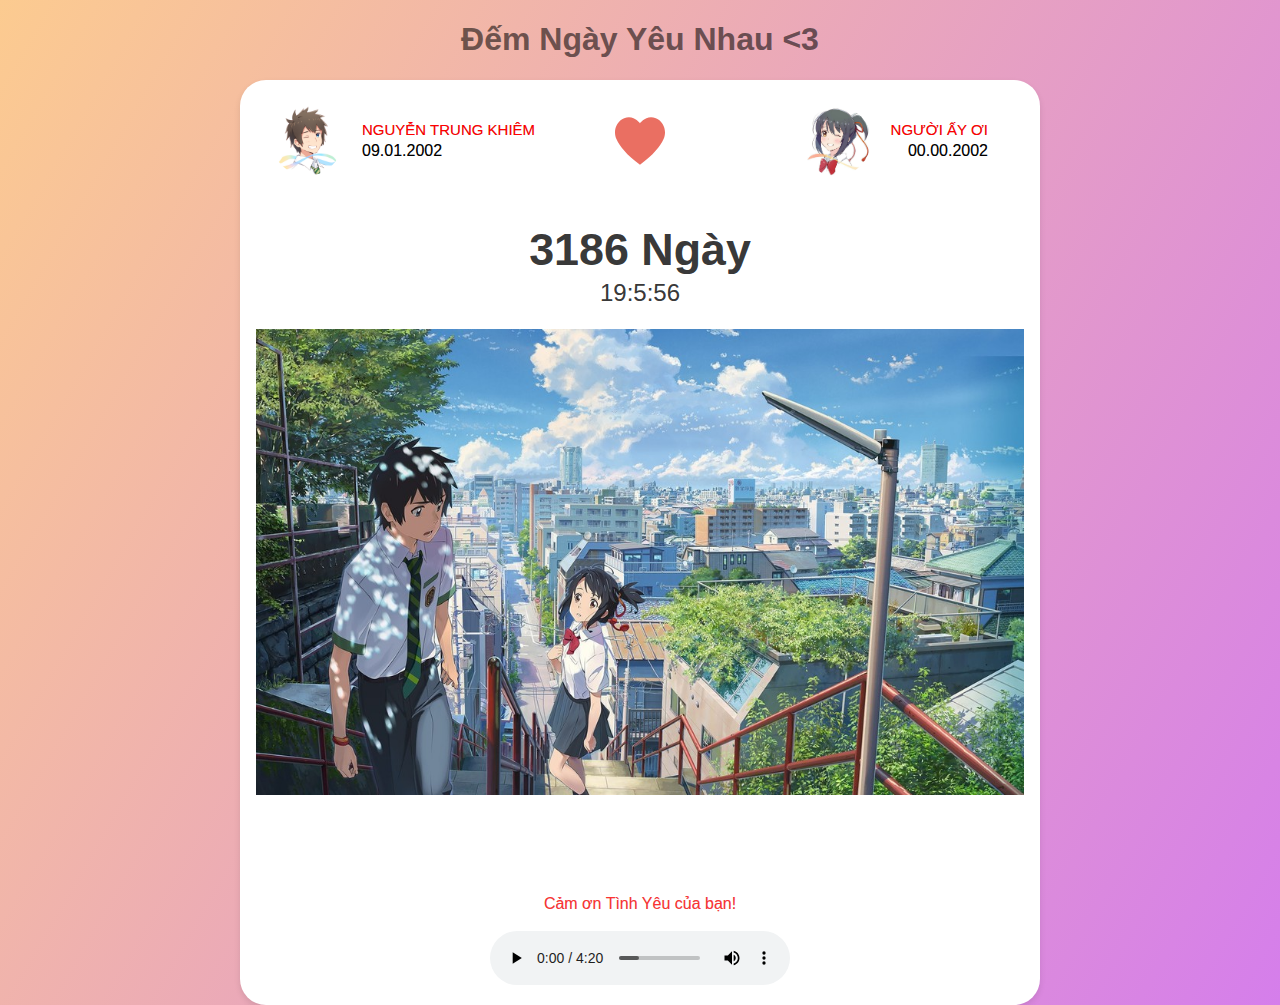
==== index.html @ aeb57435 "initial commit" ====
<!DOCTYPE html>
<html lang="vn">
<head>
  <meta charset="UTF-8">
  <meta name="viewport" content="width=device-width, initial-scale=1.0">
  <link rel="stylesheet" href="./style.css">
  <link rel="icon" href="./img/heart.png">
  <script src="./main.js"></script>
  <title>Đếm ngày yêu nhau</title>
</head>
<body>
  
  <h1 id="title1">Đếm Ngày Yêu Nhau <3 </h1>

  <div id="hop">

    <div id="thongtin">
      <div id="info1">
          <img src="./img/khiem.png" id="avatar1">
          <div id="details">
            <p id="ten">Nguyễn Trung Khiêm</p>
            <p id="born">09.01.2002</p>
          </div>
        </div>

        <div id="heart-box">
          <img src="./img/hearts.svg" id="traitim">
        </div>
    
        <div id="info1">
          <img src="./img/nguoiayoi.jpg" id="avatar1">
          <div id="details">
            <p id="ten">Người Ấy Ơi</p>
            <p id="born">00.00.2002</p>
          </div>
        </div>
    </div>

    <div id="thoigian">
      <h2 id="ngays"><span>00</span>&nbsp;Ngày</h2>
      <p id="thoi-gian">
        <span id="gio">10</span>:<span id="phut">20</span>:<span id="giay">16</span>
      </p>
    </div> <br>
    <img src="img/yourname.jpg">
    <p id="camon"> Cảm ơn Tình Yêu của bạn! </p> <br>
    <center> <audio src="music/noinaycoanh.mp3" controls> </audio> </center>
  </div>

</body>
</html
---- style.css ----
body {
  margin: 0;
  padding: 0;
  font-family: 'Roboto', sans-serif;;
  background-color: #f8f8f8;
  display: flex;
  justify-content: center;
  align-items: center;
  flex-direction: column;
  min-height: 100vh;
  color: rgba(0, 0, 0, 0.653);
  background-image: linear-gradient(120deg, #fccb90 0%, #d57eeb 100%);
  text-shadow: 0 .2px .3px rgba(0, 0, 0, 0.353);
  background-size: cover;
}

img {
  max-width: 100%;
}

#hop {
  background-color: white;
  box-shadow: 0 3px 6px rgba(0,0,0, .1);
  padding: 1rem;
  width: 60%;
  border-radius: 26px;
}

#thongtin {
  display: flex;
  align-items: center;
  padding: 0 1rem;
  margin-bottom: 3rem;
  margin-top: 10px;
  position: relative;
}

#info1:first-child {
  flex-grow: 1;
}

#info1 {
  display: flex;
  align-items: center;
}

#info1:last-child #avatar {
  order: 2;
}

#info1:last-child #details {
  text-align: right;
}

#avatar1 {
  width: 70px;
  border-radius: 50%;
}

#info1 #details {
  margin: 0 1rem;
}

#info1 #details p {
  margin: 4px;
}

#ten {
  font-size: 15px;
  text-transform: uppercase;
  color: red;
}

#born {
  font-weight: 300;
  color: black;
}

#thoigian {
  display: flex;
  flex-direction: column;
  align-items: center;
  justify-content: center;
}

#thoigian h2, #thoigian p {
  margin: 0;
  margin-bottom: 4px;
}

#thoigian h2 {
  font-size: 2.8rem;
}

#thoigian p {
  font-size: 1.5rem;
}

#thoi-gian {
  font-weight: 300;
}

#camon {
  text-align: center;
  margin-top: 6rem;
  font-weight: 100;
  color: red;
  opacity: .8;
  margin-bottom: 0;
}

#title1 {
  opacity: .7;
}

#traitim {
  position: absolute;
  top: calc(50% - 25px);
  left: calc(50% - 25px);
  width: 50px;
  transform-origin: 50% 50%;
  opacity: .8;
  animation: heartBeat 1s ease-in-out infinite;
}

@keyframes heartBeat {
  0% {
    transform: scale(.9);
  }

  45% {
    transform: scale(1.1);
  }

  70% {
    transform: scale(.9);
  }

  100% {
    transform: scale(.9);
  }
}

@media (max-width: 997px) {
  #hop {
    width: 84%;
    margin-bottom: 2rem;
  }

  #title1 {
    margin: 2rem 0 1rem 0;
    font-size: 18px;
  }
  
  #thongtin {
    flex-direction: column;
    /* align-items: flex-start; */
    padding: 0;
  }

  #info1 {
    flex-direction: column;
  }

  #avatar1 {
    margin-bottom: .5rem;
  }

  #info1 p {
    text-align: center;
    margin: 10px 0 0 0;
    font-size: 13px;
  }

  #info1:last-child .avatar {
    order: 0;
  }

  #traitim {
    position: relative;
    margin: 1.4rem 0;
  }

  #camon {
    margin-top: 2rem;
  }
}
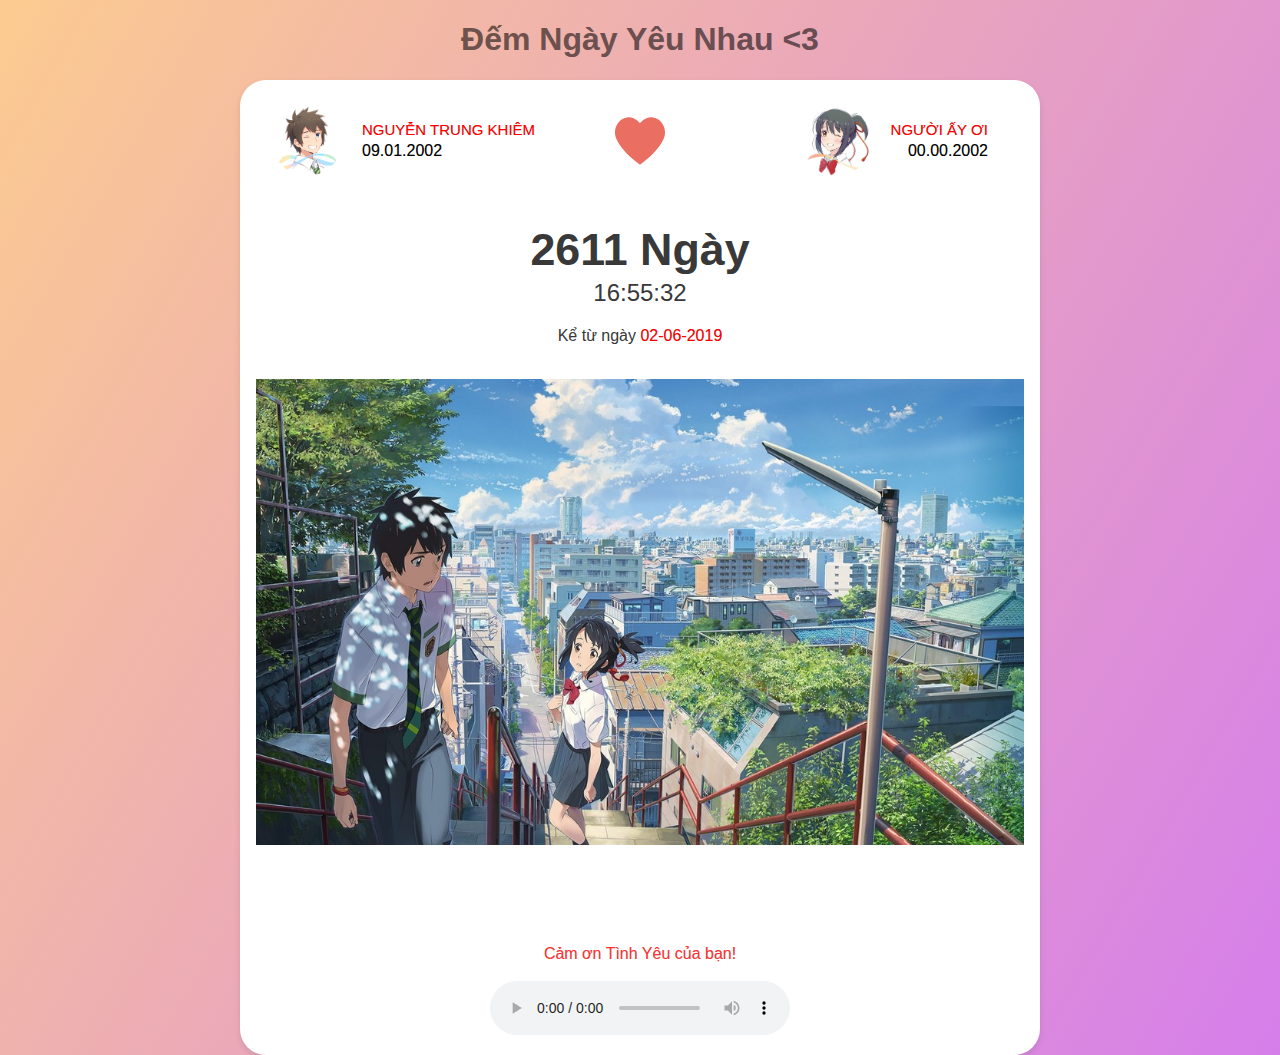
==== commit d06903c7: "initial commit" ====
--- a/index.html
+++ b/index.html
@@ -23,10 +23,10 @@
           </div>
         </div>
 
-        <div id="heart-box">
+        <div id="heart">
           <img src="./img/hearts.svg" id="traitim">
         </div>
-    
+
         <div id="info1">
           <img src="./img/nguoiayoi.jpg" id="avatar1">
           <div id="details">
@@ -35,17 +35,19 @@
           </div>
         </div>
     </div>
-
-    <div id="thoigian">
-      <h2 id="ngays"><span>00</span>&nbsp;Ngày</h2>
-      <p id="thoi-gian">
-        <span id="gio">10</span>:<span id="phut">20</span>:<span id="giay">16</span>
+    <div class="time">
+      <h2 class="days"><date>00</date></h2>
+      <p class="sup-time">
+        <time>00:00:00</time> 
       </p>
-    </div> <br>
+    </div>
+    <center> <p> Kể từ ngày <anni style="color:red"> ... </anni> </p> </center>
+     <br>
     <img src="img/yourname.jpg">
     <p id="camon"> Cảm ơn Tình Yêu của bạn! </p> <br>
-    <center> <audio src="music/noinaycoanh.mp3" controls> </audio> </center>
+    <div id="music">
+      <center> <audio loop autoplay controls> Trình duyệt của bạn không hỗ trợ nghe nhạc.</audio> </center>
   </div>
-
+  </div>
 </body>
 </html--- a/style.css
+++ b/style.css
@@ -71,32 +71,36 @@
   color: red;
 }
 
+#anni {
+      display: none;
+}
+
 #born {
   font-weight: 300;
   color: black;
 }
 
-#thoigian {
+.time {
   display: flex;
   flex-direction: column;
   align-items: center;
   justify-content: center;
 }
 
-#thoigian h2, #thoigian p {
+.time h2, .time p {
   margin: 0;
   margin-bottom: 4px;
 }
 
-#thoigian h2 {
+.time h2 {
   font-size: 2.8rem;
 }
 
-#thoigian p {
+.time p {
   font-size: 1.5rem;
 }
 
-#thoi-gian {
+.sup-time {
   font-weight: 300;
 }
 
@@ -146,7 +150,7 @@
     width: 84%;
     margin-bottom: 2rem;
   }
-
+  
   #title1 {
     margin: 2rem 0 1rem 0;
     font-size: 18px;
@@ -172,7 +176,7 @@
     font-size: 13px;
   }
 
-  #info1:last-child .avatar {
+  #info1:last-child #avatar {
     order: 0;
   }
 
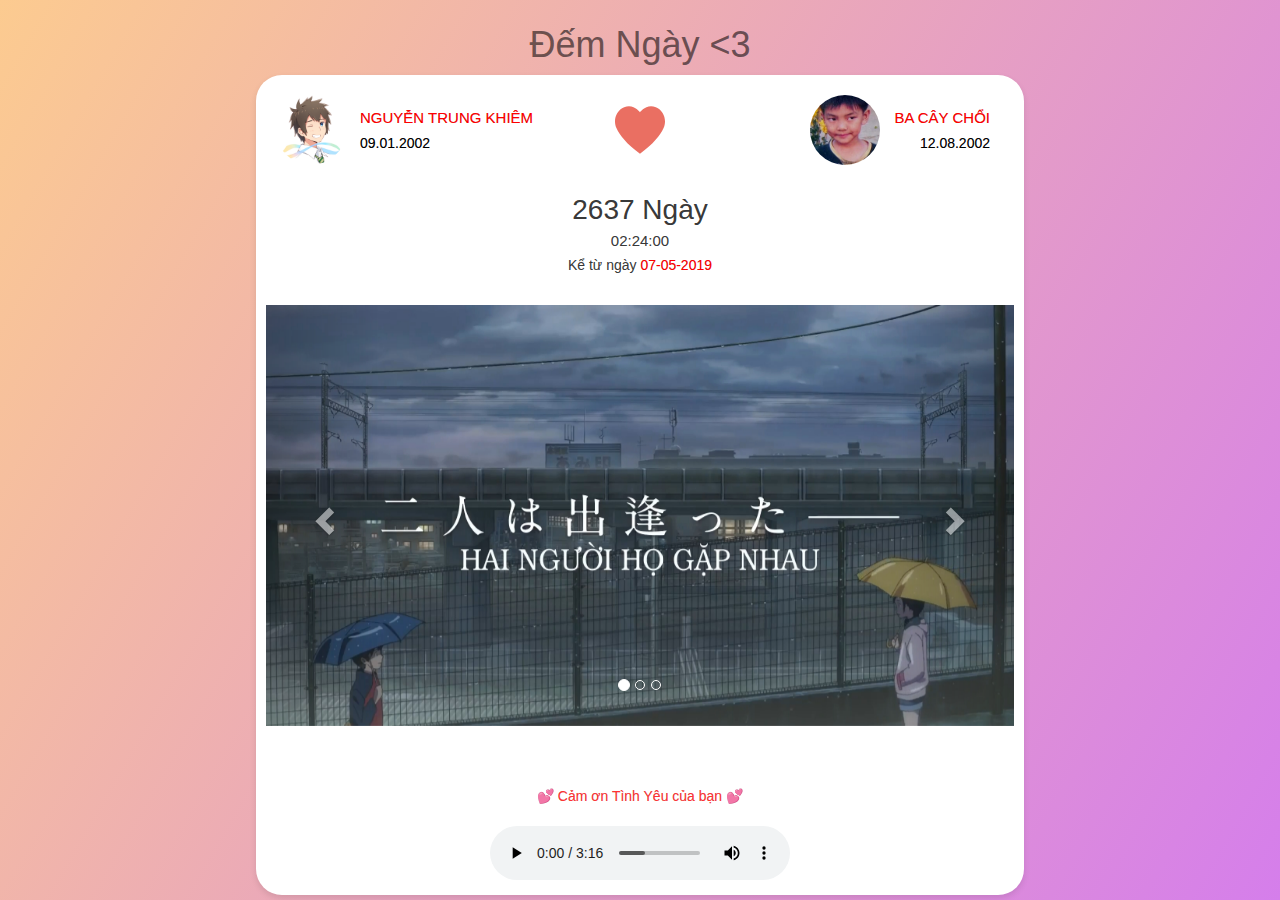
==== commit 74988fd2: "initial commit" ====
--- a/index.html
+++ b/index.html
@@ -2,15 +2,20 @@
 <html lang="vn">
 <head>
   <meta charset="UTF-8">
-  <meta name="viewport" content="width=device-width, initial-scale=1.0">
+  <meta name="viewport" content="width=device-width, initial-scale=1.0,  user-scalable=no">
+  <!-- Js -->
+  <script src="https://ajax.googleapis.com/ajax/libs/jquery/3.3.1/jquery.min.js"></script>
+  <link rel="stylesheet" href="https://maxcdn.bootstrapcdn.com/bootstrap/3.3.7/css/bootstrap.min.css">
+  <script src="https://maxcdn.bootstrapcdn.com/bootstrap/3.3.7/js/bootstrap.min.js"></script>
+  <!---->
   <link rel="stylesheet" href="./style.css">
   <link rel="icon" href="./img/heart.png">
   <script src="./main.js"></script>
-  <title>Đếm ngày yêu nhau</title>
+  <title>Đếm ngày</title>
 </head>
 <body>
   
-  <h1 id="title1">Đếm Ngày Yêu Nhau <3 </h1>
+  <h1 id="title1">Đếm Ngày <3 </h1>
 
   <div id="hop">
 
@@ -28,10 +33,10 @@
         </div>
 
         <div id="info1">
-          <img src="./img/nguoiayoi.jpg" id="avatar1">
+          <img src="./img/anh1.jpg" id="avatar1">
           <div id="details">
-            <p id="ten">Người Ấy Ơi</p>
-            <p id="born">00.00.2002</p>
+            <p id="ten">Ba Cây Chổi</p>
+            <p id="born">12.08.2002</p>
           </div>
         </div>
     </div>
@@ -42,12 +47,43 @@
       </p>
     </div>
     <center> <p> Kể từ ngày <anni style="color:red"> ... </anni> </p> </center>
-     <br>
-    <img src="img/yourname.jpg">
-    <p id="camon"> Cảm ơn Tình Yêu của bạn! </p> <br>
+    <br>
+    <div id="myCarousel" class="carousel slide" data-ride="carousel">
+      <!-- Indicators -->
+      <ol class="carousel-indicators">
+        <li data-target="#myCarousel" data-slide-to="0" class="active"></li>
+        <li data-target="#myCarousel" data-slide-to="1"></li>
+        <li data-target="#myCarousel" data-slide-to="2"></li>
+        <!-- <li data-target="#myCarousel" data-slide-to="2"></li> -->
+      </ol>
+
+      <!-- Wrapper for slides -->
+      <div class="carousel-inner">
+          <div class="item active">
+              <img src="img/tenkinoko1.jpg" width="100%">
+          </div>
+          <div class="item">
+              <img src="img/yourname.jpg" width="100%">
+          </div>
+          <div class="item">
+              <img src="img/tenkinoko2.jpg" width="100%">
+          </div>
+      </div>
+
+      <!-- Left and right controls -->
+      <a class="left carousel-control" href="#myCarousel" data-slide="prev">
+          <span class="glyphicon glyphicon-chevron-left"></span>
+          <span class="sr-only">Lùi Lại</span>
+      </a>
+      <a class="right carousel-control" href="#myCarousel" data-slide="next">
+          <span class="glyphicon glyphicon-chevron-right"></span>
+          <span class="sr-only">Tiếp Theo</span>
+      </a>
+      </div>
+    <p id="camon">💕 Cảm ơn Tình Yêu của bạn 💕 </p> <br>
     <div id="music">
       <center> <audio loop autoplay controls> Trình duyệt của bạn không hỗ trợ nghe nhạc.</audio> </center>
   </div>
   </div>
 </body>
-</html+</html>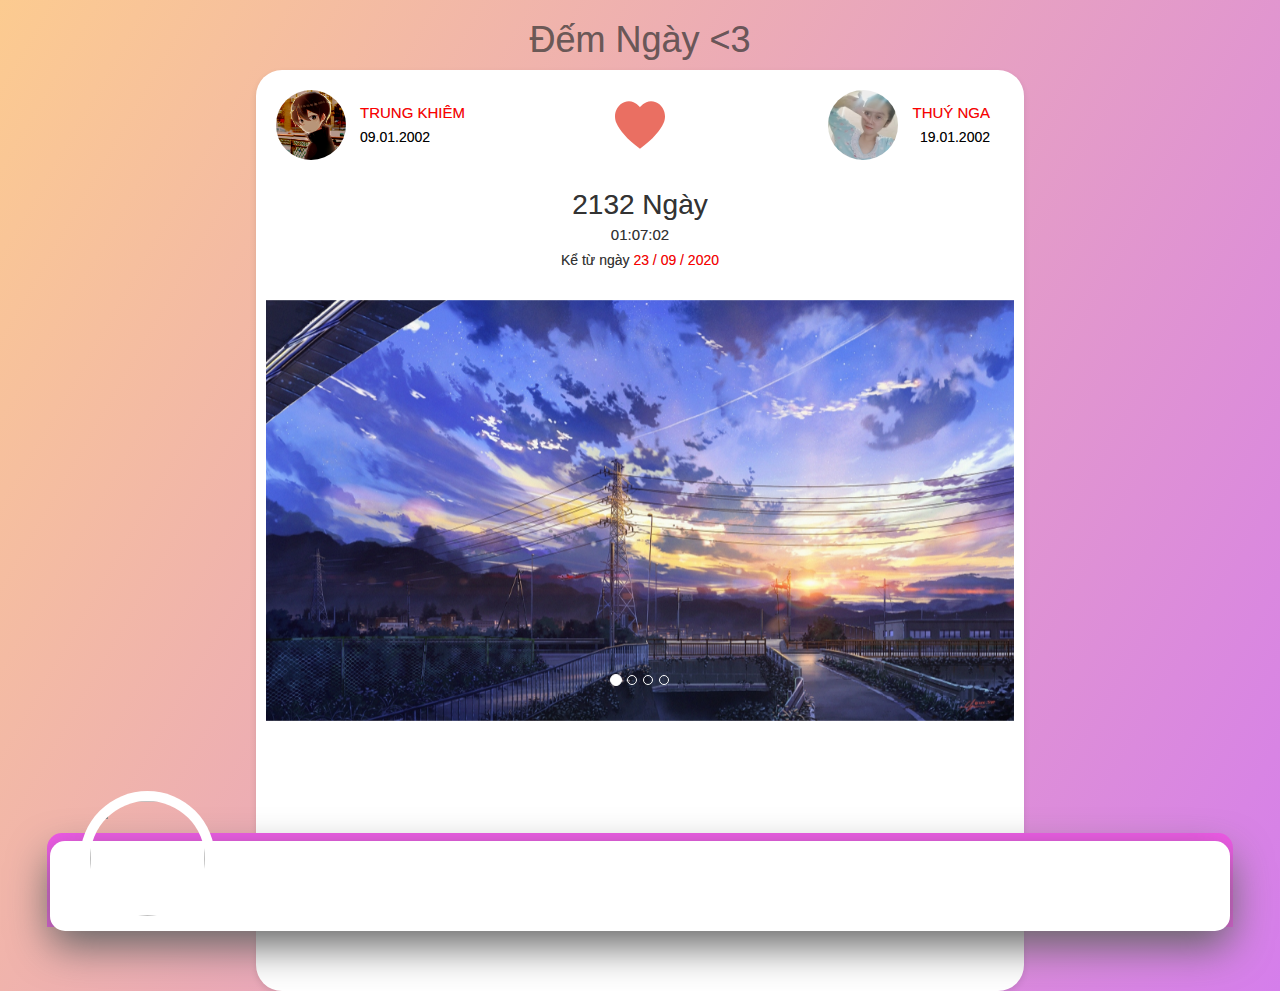
==== commit cf9cb290: "update" ====
--- a/index.html
+++ b/index.html
@@ -1,30 +1,38 @@
 <!DOCTYPE html>
 <html lang="vn">
 <head>
+  <title> I Love You :> </title>
   <meta charset="UTF-8">
-  <meta name="viewport" content="width=device-width, initial-scale=1.0,  user-scalable=no">
+  <meta name="viewport" content="width=device-width, initial-scale=1.0, user-scalable=no">
   <!-- Js -->
-  <script src="https://ajax.googleapis.com/ajax/libs/jquery/3.3.1/jquery.min.js"></script>
-  <link rel="stylesheet" href="https://maxcdn.bootstrapcdn.com/bootstrap/3.3.7/css/bootstrap.min.css">
-  <script src="https://maxcdn.bootstrapcdn.com/bootstrap/3.3.7/js/bootstrap.min.js"></script>
+  <script src="./jquery.min.js"></script>
+  <link rel="stylesheet" href="./bootstrap.min.css">
+  <script src="./bootstrap.min.js"></script>
   <!---->
   <link rel="stylesheet" href="./style.css">
   <link rel="icon" href="./img/heart.png">
   <script src="./main.js"></script>
-  <title>Đếm ngày</title>
+  <!-- Fontawesome -->
+  <script src="https://kit.fontawesome.com/4c3d5acc06.js" crossorigin="anonymous"></script>
+  <!-- Latest compiled and minified CSS -->
+  <link rel="stylesheet" href="https://stackpath.bootstrapcdn.com/bootstrap/3.4.1/css/bootstrap.min.css" integrity="sha384-HSMxcRTRxnN+Bdg0JdbxYKrThecOKuH5zCYotlSAcp1+c8xmyTe9GYg1l9a69psu" crossorigin="anonymous">
+  <!-- Optional theme -->
+  <link rel="stylesheet" href="https://stackpath.bootstrapcdn.com/bootstrap/3.4.1/css/bootstrap-theme.min.css" integrity="sha384-6pzBo3FDv/PJ8r2KRkGHifhEocL+1X2rVCTTkUfGk7/0pbek5mMa1upzvWbrUbOZ" crossorigin="anonymous">
+  <!-- Latest compiled and minified JavaScript -->
+  <script src="https://stackpath.bootstrapcdn.com/bootstrap/3.4.1/js/bootstrap.min.js" integrity="sha384-aJ21OjlMXNL5UyIl/XNwTMqvzeRMZH2w8c5cRVpzpU8Y5bApTppSuUkhZXN0VxHd" crossorigin="anonymous"></script>
+  
 </head>
 <body>
-  
+
   <h1 id="title1">Đếm Ngày <3 </h1>
 
   <div id="hop">
-
     <div id="thongtin">
       <div id="info1">
-          <img src="./img/khiem.png" id="avatar1">
+          <a href="tel:0377800522"> <img src="./img/boy.png" id="avatar1"> </a>
           <div id="details">
-            <p id="ten">Nguyễn Trung Khiêm</p>
-            <p id="born">09.01.2002</p>
+            <a href="https://www.facebook.com/trungkhiem.z" target="_blank"> <p id="ten"> Trung Khiêm </p> </a>
+            <a href="snboy/snboy.html"> <p id="born">09.01.2002</p> </a>
           </div>
         </div>
 
@@ -33,10 +41,10 @@
         </div>
 
         <div id="info1">
-          <img src="./img/anh1.jpg" id="avatar1">
+          <a href="tel:0383176124"> <img src="./img/girl.jpg" id="avatar1"> </a>
           <div id="details">
-            <p id="ten">Ba Cây Chổi</p>
-            <p id="born">12.08.2002</p>
+            <a href="https://www.facebook.com/nga.vo.779642/" target="_blank"> <p id="ten" id="namegirl"> Thuý Nga </p> </a>
+            <a href="sngirl/sngirl.html"> <p id="born">19.01.2002</p> </a>
           </div>
         </div>
     </div>
@@ -54,36 +62,87 @@
         <li data-target="#myCarousel" data-slide-to="0" class="active"></li>
         <li data-target="#myCarousel" data-slide-to="1"></li>
         <li data-target="#myCarousel" data-slide-to="2"></li>
+        <li data-target="#myCarousel" data-slide-to="3"></li>
         <!-- <li data-target="#myCarousel" data-slide-to="2"></li> -->
       </ol>
 
       <!-- Wrapper for slides -->
       <div class="carousel-inner">
           <div class="item active">
-              <img src="img/tenkinoko1.jpg" width="100%">
+              <img src="img/cropped-1920-1080-1021409.jpg" width="100%">
           </div>
           <div class="item">
-              <img src="img/yourname.jpg" width="100%">
+              <img src="img/cropped-1920-1080-602575.png" width="100%">
           </div>
           <div class="item">
-              <img src="img/tenkinoko2.jpg" width="100%">
+              <img src="img/cropped-1920-1080-699287.jpg" width="100%">
+          </div>
+          <div class="item">
+              <img src="img/cropped-1920-1080-89317.png" width="100%">
           </div>
       </div>
 
       <!-- Left and right controls -->
-      <a class="left carousel-control" href="#myCarousel" data-slide="prev">
+      <!-- <a class="left carousel-control" href="#myCarousel" data-slide="prev">
           <span class="glyphicon glyphicon-chevron-left"></span>
           <span class="sr-only">Lùi Lại</span>
       </a>
       <a class="right carousel-control" href="#myCarousel" data-slide="next">
           <span class="glyphicon glyphicon-chevron-right"></span>
           <span class="sr-only">Tiếp Theo</span>
-      </a>
+      </a> -->
       </div>
-    <p id="camon">💕 Cảm ơn Tình Yêu của bạn 💕 </p> <br>
-    <div id="music">
-      <center> <audio loop autoplay controls> Trình duyệt của bạn không hỗ trợ nghe nhạc.</audio> </center>
+    <br/>
+    <!-- Play Music -->
+    <div class="play-music">
+      <div id="app-cover">
+            <div id="bg-artwork"></div>
+              <div id="bg-layer"></div>
+                  <div id="player">
+                  <div id="player-track">
+                    <div id="album-name"></div>
+                    <div id="track-name"></div>
+                    <div id="track-time">
+                      <div id="current-time"></div>
+                      <div id="track-length"></div>
+              </div>
+              <div id="s-area">
+                  <div id="ins-time"></div>
+                  <div id="s-hover"></div>
+                  <div id="seek-bar"></div>
+              </div>
+          </div>
+          <div id="player-content">
+              <div id="album-art">
+                  <img src="" class="active" id="_1">
+                  <div id="buffer-box">Đang tải ...</div>
+              </div>
+              <div id="player-controls">
+                  <div class="control">
+                      <div class="button" id="play-previous">
+                          <i class="fas fa-backward"></i>
+                      </div>
+                  </div>
+                  <div class="control">
+                      <div class="button" id="play-pause-button">
+                          <i class="fas fa-play"></i>
+                      </div>
+                  </div>
+                  <div class="control">
+                      <div class="button" id="play-next">
+                          <i class="fas fa-forward"></i>
+                      </div>
+                  </div>
+              </div>
+          </div>
+      </div>
   </div>
   </div>
+
+  </script>
+  </div>
+  </div>
+  <!-- Script Music -->
+  <script src="scriptmusic.js"></script>
 </body>
 </html>--- a/style.css
+++ b/style.css
@@ -19,6 +19,7 @@
 }
 
 #hop {
+  /* Code test width */
   background-color: white;
   box-shadow: 0 3px 6px rgba(0,0,0, .1);
   padding: 1rem;
@@ -65,6 +66,10 @@
   margin: 4px;
 }
 
+#details a {
+  text-decoration: none;
+}
+
 #ten {
   font-size: 15px;
   text-transform: uppercase;
@@ -78,6 +83,9 @@
 #born {
   font-weight: 300;
   color: black;
+}
+#born:hover {
+  color: blue;
 }
 
 .time {
@@ -147,7 +155,7 @@
 
 @media (max-width: 997px) {
   #hop {
-    width: 84%;
+    width: 90%;
     margin-bottom: 2rem;
   }
   
@@ -188,4 +196,322 @@
   #camon {
     margin-top: 2rem;
   }
+}
+
+@media (max-width: 380px) {
+  #myaudio {
+    width: 100%;
+  }
+}
+
+/* Style Music */
+/* Music */
+.play-music { width: 100%; margin: auto; height: 240px;}
+
+.play-title {
+  width: 60%;
+  margin: auto;
+  text-align: center;
+  background-color: teal;
+  border-radius: 50px;
+  color: white;
+  padding: 5px;
+  margin-bottom: 5px;
+}
+
+#app-cover {position: absolute; right: 0; left: 0; width: 95%; height: 100px; margin: 100px auto 0px;}
+
+/*#bg-artwork { position: fixed; top: -30px; right: -30px; bottom: -30px; left: -30px; background-size: cover; background-position: 50%; filter: blur(4px); -webkit-filter: blur(4px); z-index: 1;}*/
+
+/*#bg-layer
+{
+  position: fixed;
+  top: 0;
+  right: 0;
+  bottom: 0;
+  left: 0;
+  background-color: #fff;
+  opacity: 0.51;
+  z-index: 2;
+}*/
+
+#player { position: relative; height: 100%; z-index: 3;}
+
+#player-track
+{
+  position: absolute;
+  top: -8px;
+  right: 15px;
+  left: 15px;
+  padding: 13px 22px 5px 184px;
+  background-color: #f357eb;
+  border-radius: 15px 15px 0 0;
+  -webkit-transition: 0.3s ease top;
+  transition: 0.3s ease top;
+  z-index: 1;
+}
+
+#player-track.active { top: -95px;}
+
+#album-name { white-space: nowrap; overflow: hidden; text-overflow: ellipsis; color: white; font-size: 17px; font-weight: bold;}
+
+#track-name { color: white; font-size: 13px; margin: 2px 0 13px 0;}
+
+#track-time
+{
+  height: 12px;
+  margin-bottom: 3px;
+  overflow: hidden;
+}
+
+#current-time
+{
+  float: left;
+}
+
+#track-length
+{
+  float: right;
+}
+
+#current-time, #track-length
+{
+  color: transparent;
+  font-size: 11px;
+  background-color: white;
+  border-radius: 10px;
+  -webkit-transition: 0.3s ease all;
+  transition: 0.3s ease all;
+}
+
+#track-time.active #current-time, #track-time.active #track-length
+{
+  color: white;
+  background-color: transparent;
+}
+
+#s-area, #seek-bar
+{
+  position: relative;
+  height: 4px;
+  border-radius: 4px;
+}
+
+#s-area
+{
+  background-color: white;
+  cursor: pointer;
+}
+
+#ins-time
+{
+  position: absolute;
+  top: -29px;
+  color: #fff;
+  font-size: 12px;
+  white-space: pre;
+  padding: 5px 6px;
+  border-radius: 4px;
+display:none;
+}
+
+#s-hover
+{
+  position: absolute;
+  top: 0;
+  bottom: 0;
+  left: 0;
+  opacity: 0.2;
+  z-index: 2;
+}
+
+#ins-time, #s-hover
+{
+  background-color: #3b3d50;
+}
+
+#seek-bar
+{
+  content: '';
+  position: absolute;
+  top: 0;
+  bottom: 0;
+  left: 0;
+  width: 0;
+  background-color: #4f32f3;
+  -webkit-transition: 0.2s ease width;
+  transition: 0.2s ease width;
+  z-index: 1;
+}
+
+#player-content
+{
+  margin: auto;
+  position: relative;
+  height: 90px;
+  width: 97%;
+  background-color: #fff;
+  box-shadow: 0 15px 40px #656565;
+  border-radius: 15px;
+  z-index: 2;
+}
+
+#album-art
+{
+  position: absolute;
+  top: -40px;
+  width: 115px;
+  height: 115px;
+  margin-left: 40px;
+  -webkit-transform: rotateZ(0);
+          transform: rotateZ(0);
+  -webkit-transition: 0.3s ease all;
+  transition: 0.3s ease all;
+  box-shadow: 0 0 0 10px #fff;
+  border-radius: 50%;
+  overflow: hidden;
+}
+
+#album-art.active
+{
+  top: -60px;
+  box-shadow: 0 0 0 4px #fff7f7, 0 30px 50px -15px #afb7c1;
+}
+
+/* Chấm trong giữa ảnh */
+/*#album-art:before
+{
+  content: '';
+  position: absolute;
+  top: 50%;
+  right: 0;
+  left: 0;
+  width: 20px;
+  height: 20px;
+  margin: -10px auto 0 auto;
+  background-color: #d6dee7;
+  border-radius: 50%;
+  box-shadow: inset 0 0 0 2px #fff;
+  z-index: 2;
+}*/
+
+#album-art img
+{
+  display: block;
+  position: absolute;
+  top: 0;
+  left: 0;
+  width: 100%;
+  height: 100%;
+  opacity: 0;
+  z-index: -1;
+}
+
+#album-art img.active
+{
+  opacity: 1;
+  z-index: 1;
+}
+
+#album-art.active img.active
+{
+  z-index: 1;
+  -webkit-animation: rotateAlbumArt 3s linear 0s infinite forwards;
+          animation: rotateAlbumArt 3s linear 0s infinite forwards;
+}
+
+@-webkit-keyframes rotateAlbumArt
+{
+  0%{ -webkit-transform: rotateZ(0); transform: rotateZ(0); }
+  100%{ -webkit-transform: rotateZ(360deg); transform: rotateZ(360deg); }
+}
+
+@keyframes rotateAlbumArt
+{
+  0%{ -webkit-transform: rotateZ(0); transform: rotateZ(0); }
+  100%{ -webkit-transform: rotateZ(360deg); transform: rotateZ(360deg); }
+}
+
+#buffer-box
+{
+  position: absolute;
+  top: 50%;
+  right: 0;
+  left: 0;
+  height: 13px;
+  color: #1f1f1f;
+  font-size: 13px;
+  font-family: Helvetica;
+  text-align: center;
+  font-weight: bold;
+  line-height: 1;
+  padding: 6px;
+  margin: -12px auto 0 auto;
+  background-color: rgba(255, 255, 255, 0.19);
+  opacity: 0;
+  z-index: 2;
+}
+
+#album-art img, #buffer-box
+{
+  -webkit-transition: 0.1s linear all;
+  transition: 0.1s linear all;
+}
+
+#album-art.buffering img
+{
+  opacity: 0.25;
+}
+
+#album-art.buffering img.active
+{
+  opacity: 0.8;
+  filter: blur(2px);
+  -webkit-filter: blur(2px);
+}
+
+#album-art.buffering #buffer-box
+{
+  opacity: 1;
+}
+
+#player-controls
+{
+  width: 170px;
+  height: 50px;
+  margin: 18px 5px 0 50px;
+  float: right;
+  overflow: hidden;
+}
+
+.control
+{
+  width: 33.333%;
+  float: left;
+  padding: 12px 0px;
+}
+
+.button
+{
+  width: 24px;
+  height: 24px;
+  padding: 10px;
+  background-color: #fff;
+  border-radius: 6px;
+  cursor: pointer;
+}
+
+.button i
+{
+  display: block;
+  color: teal;
+  font-size: 23px;
+  text-align: center;
+  line-height: 1;
+}
+
+.button, .button i
+{
+  -webkit-transition: 0.2s ease all;
+  transition: 0.2s ease all;
 }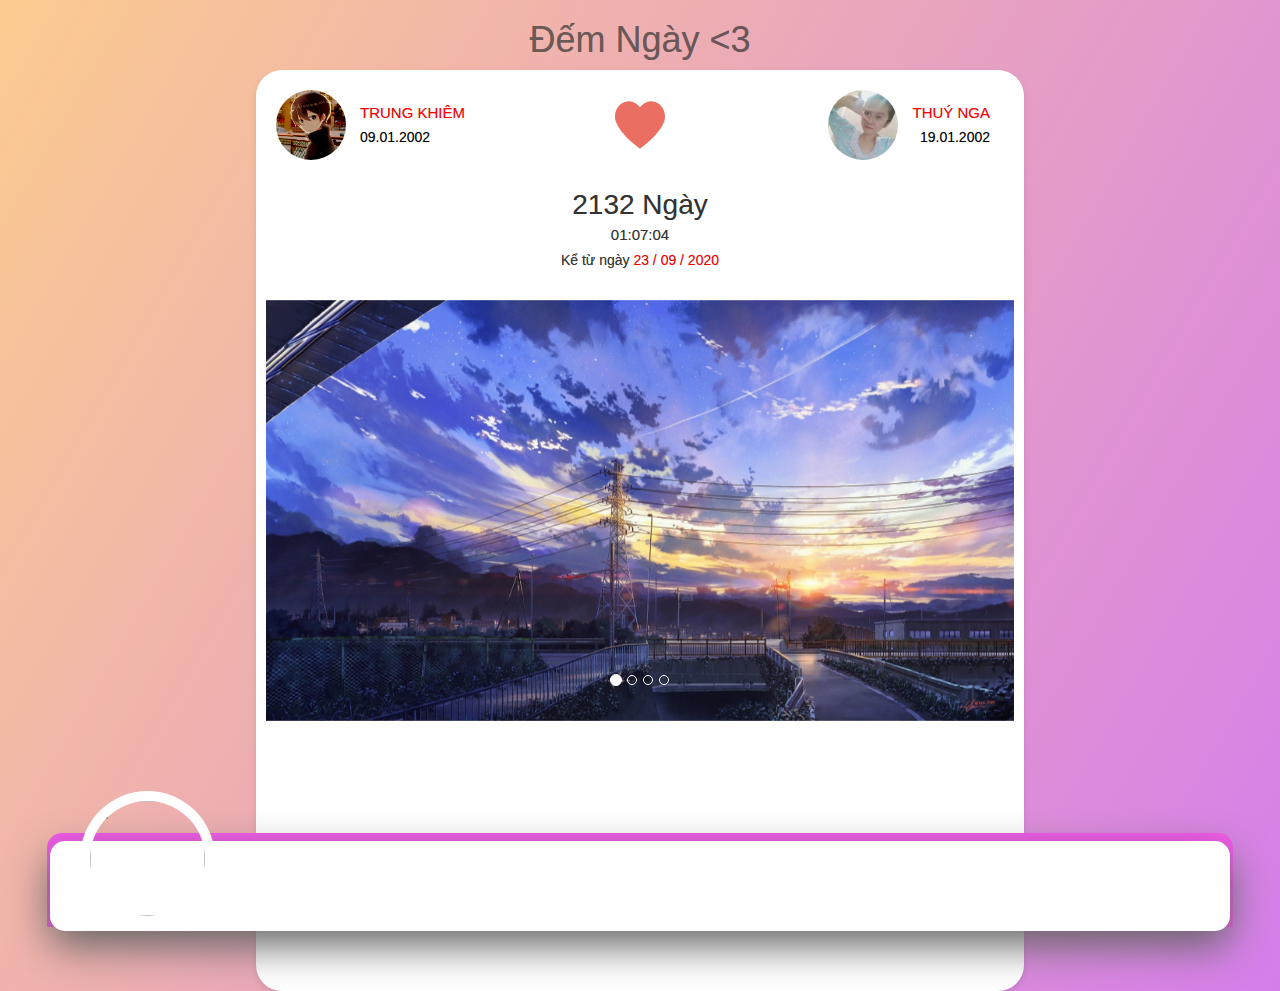
==== commit e87ec0a5: "update" ====
--- a/index.html
+++ b/index.html
@@ -32,7 +32,7 @@
           <a href="tel:0377800522"> <img src="./img/boy.png" id="avatar1"> </a>
           <div id="details">
             <a href="https://www.facebook.com/trungkhiem.z" target="_blank"> <p id="ten"> Trung Khiêm </p> </a>
-            <a href="snboy/snboy.html"> <p id="born">09.01.2002</p> </a>
+            <a href="snboy/snboy.html" target="_blank"> <p id="born">09.01.2002</p> </a>
           </div>
         </div>
 
@@ -44,7 +44,7 @@
           <a href="tel:0383176124"> <img src="./img/girl.jpg" id="avatar1"> </a>
           <div id="details">
             <a href="https://www.facebook.com/nga.vo.779642/" target="_blank"> <p id="ten" id="namegirl"> Thuý Nga </p> </a>
-            <a href="sngirl/sngirl.html"> <p id="born">19.01.2002</p> </a>
+            <a href="sngirl/sngirl.html" target="_blank"> <p id="born">19.01.2002</p> </a>
           </div>
         </div>
     </div>
